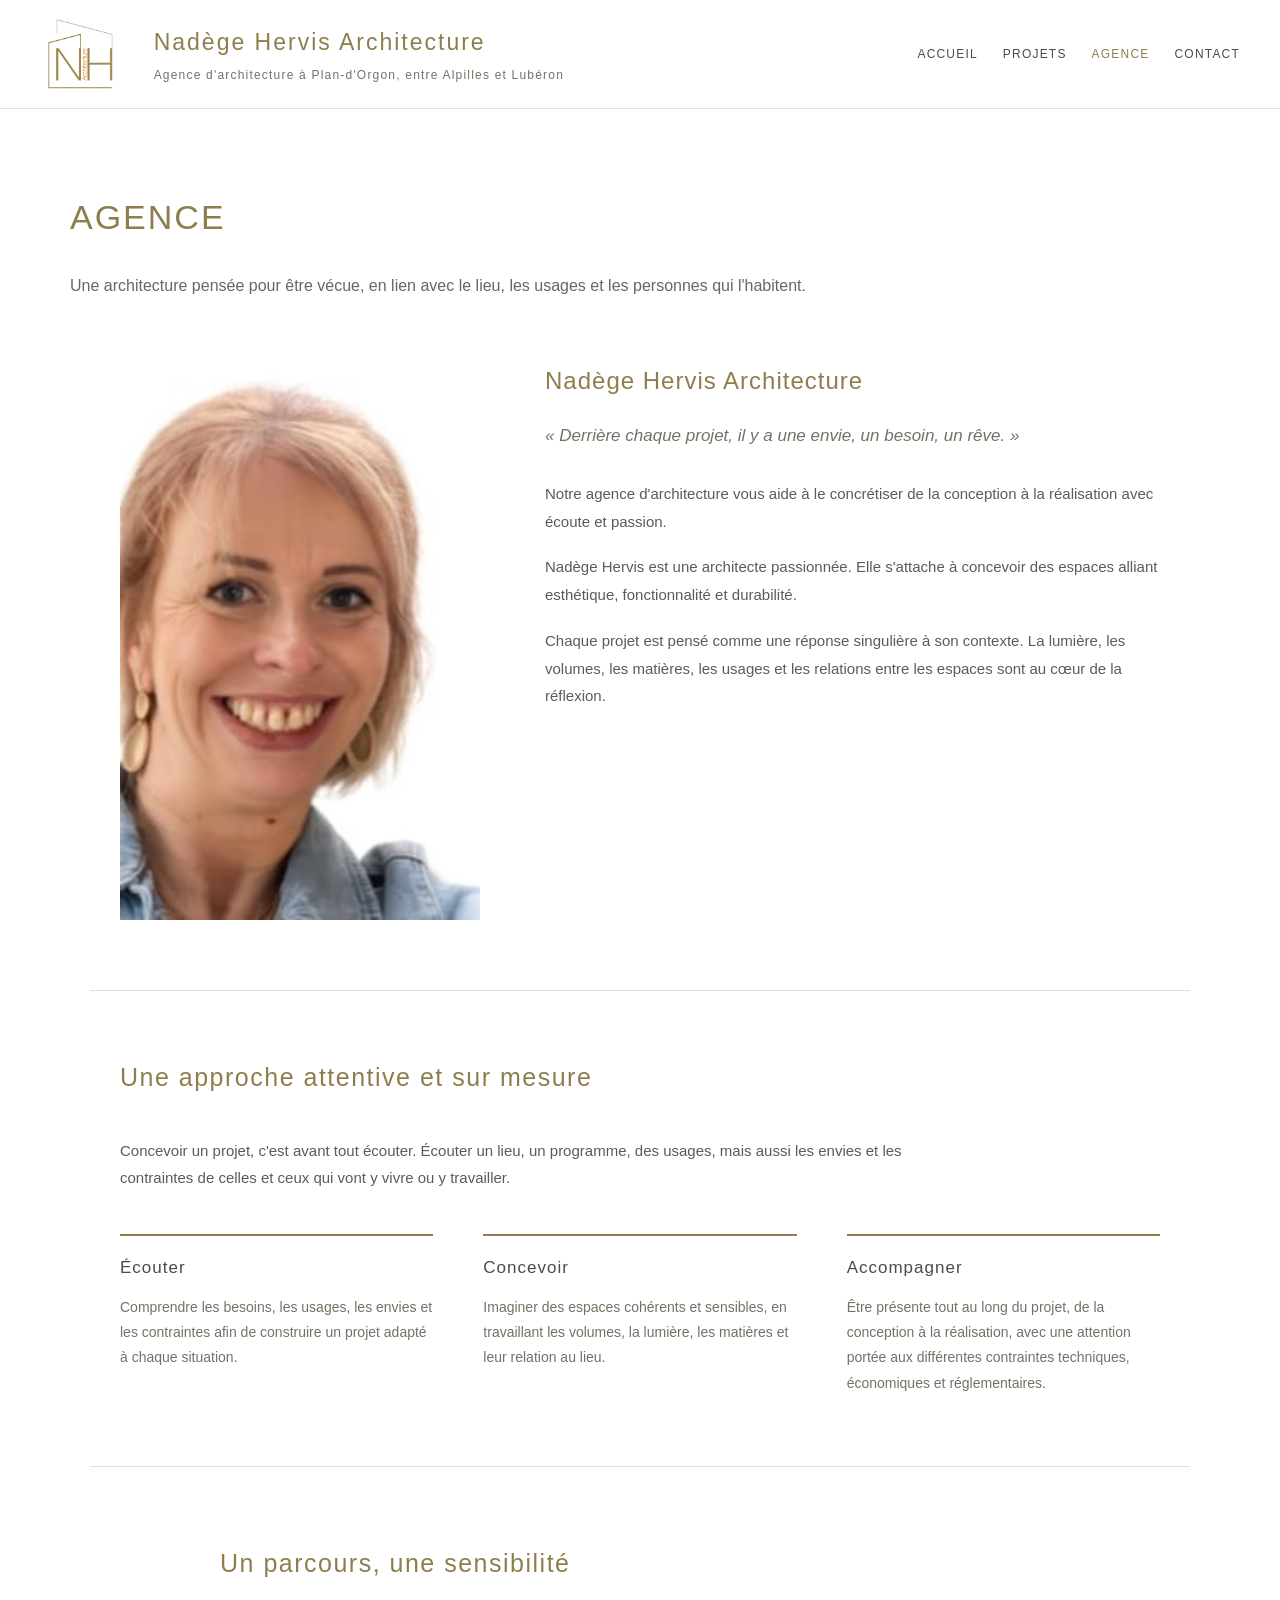
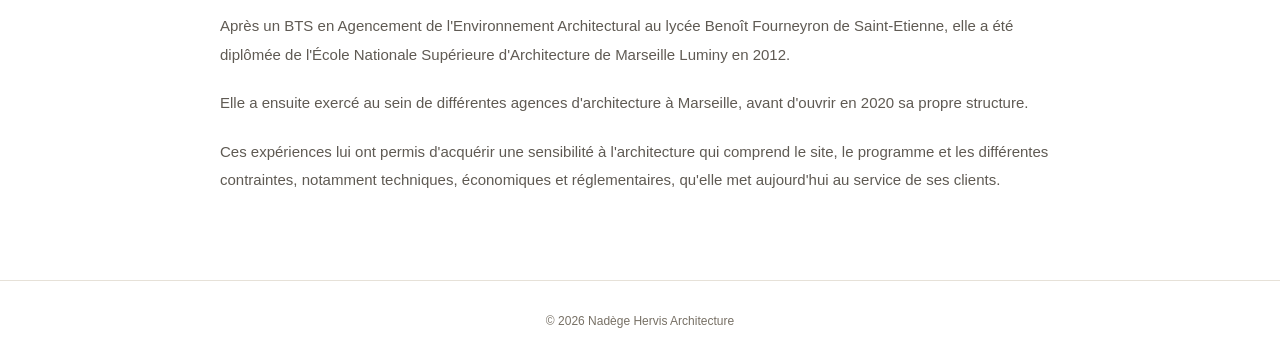
==== agence.html @ 606c1043 "Update agence.html" ====
<!DOCTYPE html>
<html lang="fr">
<head>
  <meta charset="UTF-8">
  <meta name="viewport" content="width=device-width, initial-scale=1.0">

  <meta name="description"
        content="Découvrez Nadège Hervis Architecture, architecte à Plan-d'Orgon entre Alpilles et Lubéron.">

  <title>Nadège Hervis Architecture — Agence</title>

  <style>

    /* =========================
       BASE
    ========================= */

    * {
      box-sizing: border-box;
    }

    html {
      scroll-behavior: smooth;
    }

    body {
      margin: 0;
      font-family: Arial, Helvetica, sans-serif;
      color: #4f4a42;
      background: #ffffff;
      line-height: 1.7;
    }


    /* =========================
       HEADER
    ========================= */

    .site-header {
      width: 100%;
      background: #ffffff;
      border-bottom: 1px solid #e6e1d8;
      padding: 15px 40px;
    }

    .header-container {
      max-width: 1400px;
      margin: 0 auto;
      display: flex;
      align-items: center;
      justify-content: space-between;
      gap: 35px;
    }

    .logo {
      height: 78px;
      width: auto;
      display: block;
    }

    .brand {
      flex: 1;
    }

    .brand h1 {
      margin: 0;
      color: #8f7e4d;
      font-size: 23px;
      font-weight: 400;
      letter-spacing: 2px;
    }

    .brand p {
      margin: 3px 0 0;
      color: #777065;
      font-size: 12px;
      letter-spacing: 1.2px;
    }

    nav {
      display: flex;
      align-items: center;
      gap: 25px;
    }

    nav a {
      color: #4f4a42;
      text-decoration: none;
      font-size: 12px;
      letter-spacing: 1.2px;
      text-transform: uppercase;
      transition: color 0.2s ease;
    }

    nav a:hover,
    nav a.active {
      color: #8f7e4d;
    }


    /* =========================
       TITRE DE PAGE
    ========================= */

    .page-header {
      max-width: 1200px;
      margin: 0 auto;
      padding: 80px 30px 45px;
    }

    .page-header h2 {
      margin: 0 0 25px;
      color: #8f7e4d;
      font-size: 34px;
      font-weight: 400;
      letter-spacing: 2px;
      text-transform: uppercase;
    }

    .page-header p {
      max-width: 800px;
      margin: 0;
      color: #6b655d;
      font-size: 16px;
      line-height: 1.8;
    }


    /* =========================
       PRESENTATION AGENCE
    ========================= */

    .agency-intro {
      max-width: 1100px;
      margin: 0 auto;
      padding: 10px 30px 70px;
    }

    .agency-intro-inner {
      display: grid;
      grid-template-columns: 360px 1fr;
      align-items: start;
      gap: 65px;
    }

    .agency-photo {
      width: 100%;
      max-width: 360px;
      display: block;
      height: auto;
    }

    .agency-intro-text {
      padding-top: 5px;
    }

    .agency-intro-text h3 {
      margin: 0 0 20px;
      color: #8f7e4d;
      font-size: 24px;
      font-weight: 400;
      letter-spacing: 1px;
    }

    .agency-intro-text .quote {
      margin: 0 0 28px;
      color: #777065;
      font-size: 17px;
      font-style: italic;
      line-height: 1.8;
    }

    .agency-intro-text p {
      margin: 0 0 18px;
      color: #5f5a53;
      font-size: 15px;
      line-height: 1.85;
    }


    /* =========================
       VALEURS / APPROCHE
    ========================= */

    .agency-approach {
      max-width: 1100px;
      margin: 0 auto;
      padding: 65px 30px 70px;
      border-top: 1px solid #e6e1d8;
      border-bottom: 1px solid #e6e1d8;
    }

    .agency-approach h3 {
      margin: 0 0 38px;
      color: #8f7e4d;
      font-size: 25px;
      font-weight: 400;
      letter-spacing: 1.5px;
    }

    .approach-intro {
      max-width: 850px;
      margin: 0 0 42px;
      color: #5f5a53;
      font-size: 15px;
      line-height: 1.85;
    }

    .approach-grid {
      display: grid;
      grid-template-columns: repeat(3, 1fr);
      gap: 50px;
    }

    .approach-item {
      padding-top: 18px;
      border-top: 2px solid #8f7e4d;
    }

    .approach-item h4 {
      margin: 0 0 12px;
      color: #4f4a42;
      font-size: 17px;
      font-weight: 400;
      letter-spacing: 1px;
    }

    .approach-item p {
      margin: 0;
      color: #777065;
      font-size: 14px;
      line-height: 1.8;
    }


    /* =========================
       PARCOURS
    ========================= */

    .agency-background {
      max-width: 900px;
      margin: 0 auto;
      padding: 75px 30px 85px;
    }

    .agency-background h3 {
      margin: 0 0 28px;
      color: #8f7e4d;
      font-size: 25px;
      font-weight: 400;
      letter-spacing: 1.5px;
    }

    .agency-background p {
      margin: 0 0 20px;
      color: #5f5a53;
      font-size: 15px;
      line-height: 1.9;
    }

    .agency-background p:last-child {
      margin-bottom: 0;
    }


    /* =========================
       FOOTER
    ========================= */

    footer {
      padding: 30px;
      text-align: center;
      border-top: 1px solid #e6e1d8;
      color: #777065;
      font-size: 12px;
    }


    /* =========================
       RESPONSIVE
    ========================= */

    @media (max-width: 900px) {

      .site-header {
        padding: 15px 25px;
      }

      .header-container {
        gap: 25px;
      }

      .logo {
        height: 70px;
      }

      .brand h1 {
        font-size: 20px;
      }

      nav {
        gap: 18px;
      }

      .agency-intro-inner {
        grid-template-columns: 300px 1fr;
        gap: 45px;
      }

      .agency-photo {
        max-width: 300px;
      }

      .approach-grid {
        gap: 30px;
      }
    }


    @media (max-width: 700px) {

      .site-header {
        padding: 15px 20px;
      }

      .header-container {
        flex-direction: column;
        align-items: center;
        gap: 18px;
      }

      .logo {
        height: 70px;
      }

      .brand {
        text-align: center;
      }

      .brand h1 {
        font-size: 19px;
        letter-spacing: 1.5px;
      }

      .brand p {
        font-size: 11px;
        letter-spacing: 0.8px;
      }

      nav {
        flex-wrap: wrap;
        justify-content: center;
        gap: 15px 20px;
      }

      nav a {
        font-size: 11px;
      }


      .page-header {
        padding: 60px 22px 35px;
      }

      .page-header h2 {
        font-size: 27px;
        margin-bottom: 20px;
      }

      .page-header p {
        font-size: 15px;
      }


      .agency-intro {
        padding: 10px 22px 55px;
      }

      .agency-intro-inner {
        display: flex;
        flex-direction: column;
        gap: 35px;
      }

      .agency-photo {
        width: 100%;
        max-width: 330px;
        margin: 0 auto;
      }

      .agency-intro-text {
        padding-top: 0;
      }

      .agency-intro-text h3 {
        font-size: 22px;
      }


      .agency-approach {
        padding: 55px 22px 60px;
      }

      .agency-approach h3 {
        font-size: 22px;
        margin-bottom: 28px;
      }

      .approach-intro {
        margin-bottom: 35px;
      }

      .approach-grid {
        grid-template-columns: 1fr;
        gap: 35px;
      }

      .approach-item {
        padding-top: 15px;
      }


      .agency-background {
        padding: 60px 22px 70px;
      }

      .agency-background h3 {
        font-size: 22px;
      }

      .agency-background p {
        font-size: 15px;
      }


      footer {
        padding: 25px 20px;
      }
    }

  </style>
</head>


<body>

  <!-- =========================
       HEADER
  ========================= -->

  <header class="site-header">

    <div class="header-container">

      <a href="index.html" aria-label="Accueil">
        <img
          src="images/logo.jpg"
          alt="Nadège Hervis Architecture"
          class="logo"
        >
      </a>

      <div class="brand">
        <h1>Nadège Hervis Architecture</h1>
        <p>Agence d'architecture à Plan-d'Orgon, entre Alpilles et Lubéron</p>
      </div>

      <nav aria-label="Navigation principale">
        <a href="index.html">Accueil</a>
        <a href="projets.html">Projets</a>
        <a href="agence.html" class="active">Agence</a>
        <a href="contact.html">Contact</a>
      </nav>

    </div>

  </header>


  <!-- =========================
       TITRE
  ========================= -->

  <main>

    <section class="page-header">

      <h2>Agence</h2>

      <p>
        Une architecture pensée pour être vécue, en lien avec le lieu,
        les usages et les personnes qui l'habitent.
      </p>

    </section>


    <!-- =========================
         PRESENTATION
    ========================= -->

    <section class="agency-intro">

      <div class="agency-intro-inner">

        <div>
          <img
            src="images/nadege-hervis.jpg"
            alt="Nadège Hervis, architecte"
            class="agency-photo"
          >
        </div>

        <div class="agency-intro-text">

          <h3>Nadège Hervis Architecture</h3>

          <p class="quote">
            « Derrière chaque projet, il y a une envie, un besoin, un rêve. »
          </p>

          <p>
            Notre agence d'architecture vous aide à le concrétiser
            de la conception à la réalisation avec écoute et passion.
          </p>

          <p>
            Nadège Hervis est une architecte passionnée. Elle s'attache
            à concevoir des espaces alliant esthétique, fonctionnalité
            et durabilité.
          </p>

          <p>
            Chaque projet est pensé comme une réponse singulière à son
            contexte. La lumière, les volumes, les matières, les usages
            et les relations entre les espaces sont au cœur de la réflexion.
          </p>

        </div>

      </div>

    </section>


    <!-- =========================
         APPROCHE
    ========================= -->

    <section class="agency-approach">

      <h3>Une approche attentive et sur mesure</h3>

      <p class="approach-intro">
        Concevoir un projet, c'est avant tout écouter. Écouter un lieu,
        un programme, des usages, mais aussi les envies et les contraintes
        de celles et ceux qui vont y vivre ou y travailler.
      </p>

      <div class="approach-grid">

        <div class="approach-item">

          <h4>Écouter</h4>

          <p>
            Comprendre les besoins, les usages, les envies et les
            contraintes afin de construire un projet adapté à chaque situation.
          </p>

        </div>


        <div class="approach-item">

          <h4>Concevoir</h4>

          <p>
            Imaginer des espaces cohérents et sensibles, en travaillant
            les volumes, la lumière, les matières et leur relation au lieu.
          </p>

        </div>


        <div class="approach-item">

          <h4>Accompagner</h4>

          <p>
            Être présente tout au long du projet, de la conception
            à la réalisation, avec une attention portée aux différentes
            contraintes techniques, économiques et réglementaires.
          </p>

        </div>

      </div>

    </section>


    <!-- =========================
         PARCOURS
    ========================= -->

    <section class="agency-background">

      <h3>Un parcours, une sensibilité</h3>

      <p>
        Après un BTS en Agencement de l'Environnement Architectural
        au lycée Benoît Fourneyron de Saint-Etienne, elle a été diplômée
        de l'École Nationale Supérieure d'Architecture de Marseille Luminy
        en 2012.
      </p>

      <p>
        Elle a ensuite exercé au sein de différentes agences
        d'architecture à Marseille, avant d'ouvrir en 2020
        sa propre structure.
      </p>

      <p>
        Ces expériences lui ont permis d'acquérir une sensibilité
        à l'architecture qui comprend le site, le programme et les
        différentes contraintes, notamment techniques, économiques
        et réglementaires, qu'elle met aujourd'hui au service de ses clients.
      </p>

    </section>

  </main>


  <!-- =========================
       FOOTER
  ========================= -->

  <footer>
    © 2026 Nadège Hervis Architecture
  </footer>

</body>
</html>
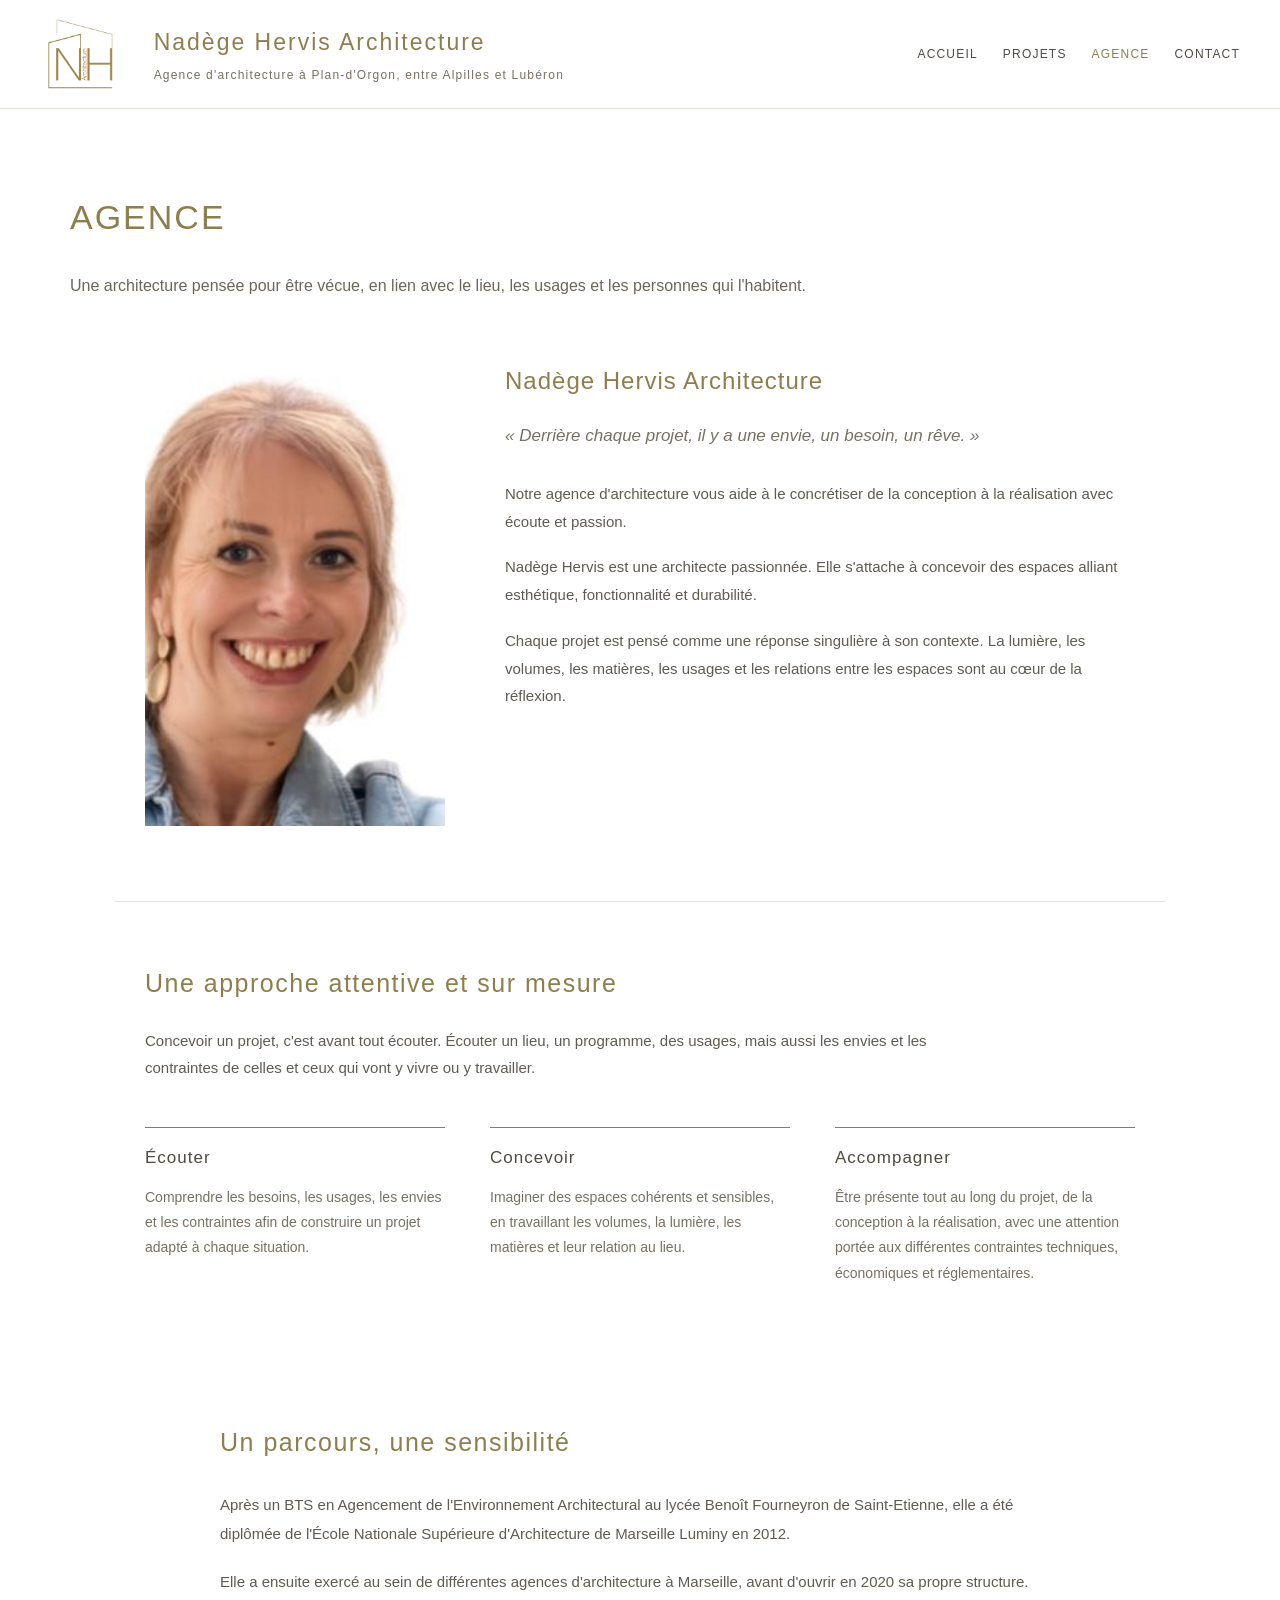
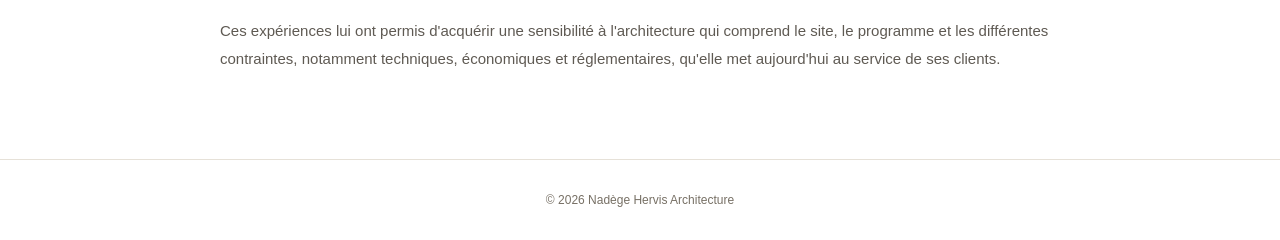
==== commit c22a4d77: "Update agence.html" ====
--- a/agence.html
+++ b/agence.html
@@ -131,21 +131,21 @@
     ========================= */
 
     .agency-intro {
-      max-width: 1100px;
+      max-width: 1050px;
       margin: 0 auto;
-      padding: 10px 30px 70px;
+      padding: 10px 30px 75px;
     }
 
     .agency-intro-inner {
       display: grid;
-      grid-template-columns: 360px 1fr;
+      grid-template-columns: 300px 1fr;
       align-items: start;
-      gap: 65px;
+      gap: 60px;
     }
 
     .agency-photo {
-      width: 100%;
-      max-width: 360px;
+      width: 300px;
+      max-width: 100%;
       display: block;
       height: auto;
     }
@@ -179,19 +179,18 @@
 
 
     /* =========================
-       VALEURS / APPROCHE
+       APPROCHE
     ========================= */
 
     .agency-approach {
-      max-width: 1100px;
+      max-width: 1050px;
       margin: 0 auto;
-      padding: 65px 30px 70px;
+      padding: 60px 30px 65px;
       border-top: 1px solid #e6e1d8;
-      border-bottom: 1px solid #e6e1d8;
     }
 
     .agency-approach h3 {
-      margin: 0 0 38px;
+      margin: 0 0 22px;
       color: #8f7e4d;
       font-size: 25px;
       font-weight: 400;
@@ -200,7 +199,7 @@
 
     .approach-intro {
       max-width: 850px;
-      margin: 0 0 42px;
+      margin: 0 0 45px;
       color: #5f5a53;
       font-size: 15px;
       line-height: 1.85;
@@ -209,12 +208,12 @@
     .approach-grid {
       display: grid;
       grid-template-columns: repeat(3, 1fr);
-      gap: 50px;
+      gap: 45px;
     }
 
     .approach-item {
-      padding-top: 18px;
-      border-top: 2px solid #8f7e4d;
+      padding-top: 16px;
+      border-top: 1px solid #8f7e4d;
     }
 
     .approach-item h4 {
@@ -240,7 +239,7 @@
     .agency-background {
       max-width: 900px;
       margin: 0 auto;
-      padding: 75px 30px 85px;
+      padding: 70px 30px 85px;
     }
 
     .agency-background h3 {
@@ -277,7 +276,7 @@
 
 
     /* =========================
-       RESPONSIVE
+       TABLETTE
     ========================= */
 
     @media (max-width: 900px) {
@@ -303,12 +302,12 @@
       }
 
       .agency-intro-inner {
-        grid-template-columns: 300px 1fr;
+        grid-template-columns: 260px 1fr;
         gap: 45px;
       }
 
       .agency-photo {
-        max-width: 300px;
+        width: 260px;
       }
 
       .approach-grid {
@@ -316,6 +315,10 @@
       }
     }
 
+
+    /* =========================
+       MOBILE
+    ========================= */
 
     @media (max-width: 700px) {
 
@@ -383,8 +386,8 @@
       }
 
       .agency-photo {
-        width: 100%;
-        max-width: 330px;
+        width: 280px;
+        max-width: 100%;
         margin: 0 auto;
       }
 
@@ -398,12 +401,12 @@
 
 
       .agency-approach {
-        padding: 55px 22px 60px;
+        padding: 50px 22px 60px;
       }
 
       .agency-approach h3 {
         font-size: 22px;
-        margin-bottom: 28px;
+        margin-bottom: 22px;
       }
 
       .approach-intro {
@@ -478,7 +481,7 @@
 
 
   <!-- =========================
-       TITRE
+       CONTENU
   ========================= -->
 
   <main>
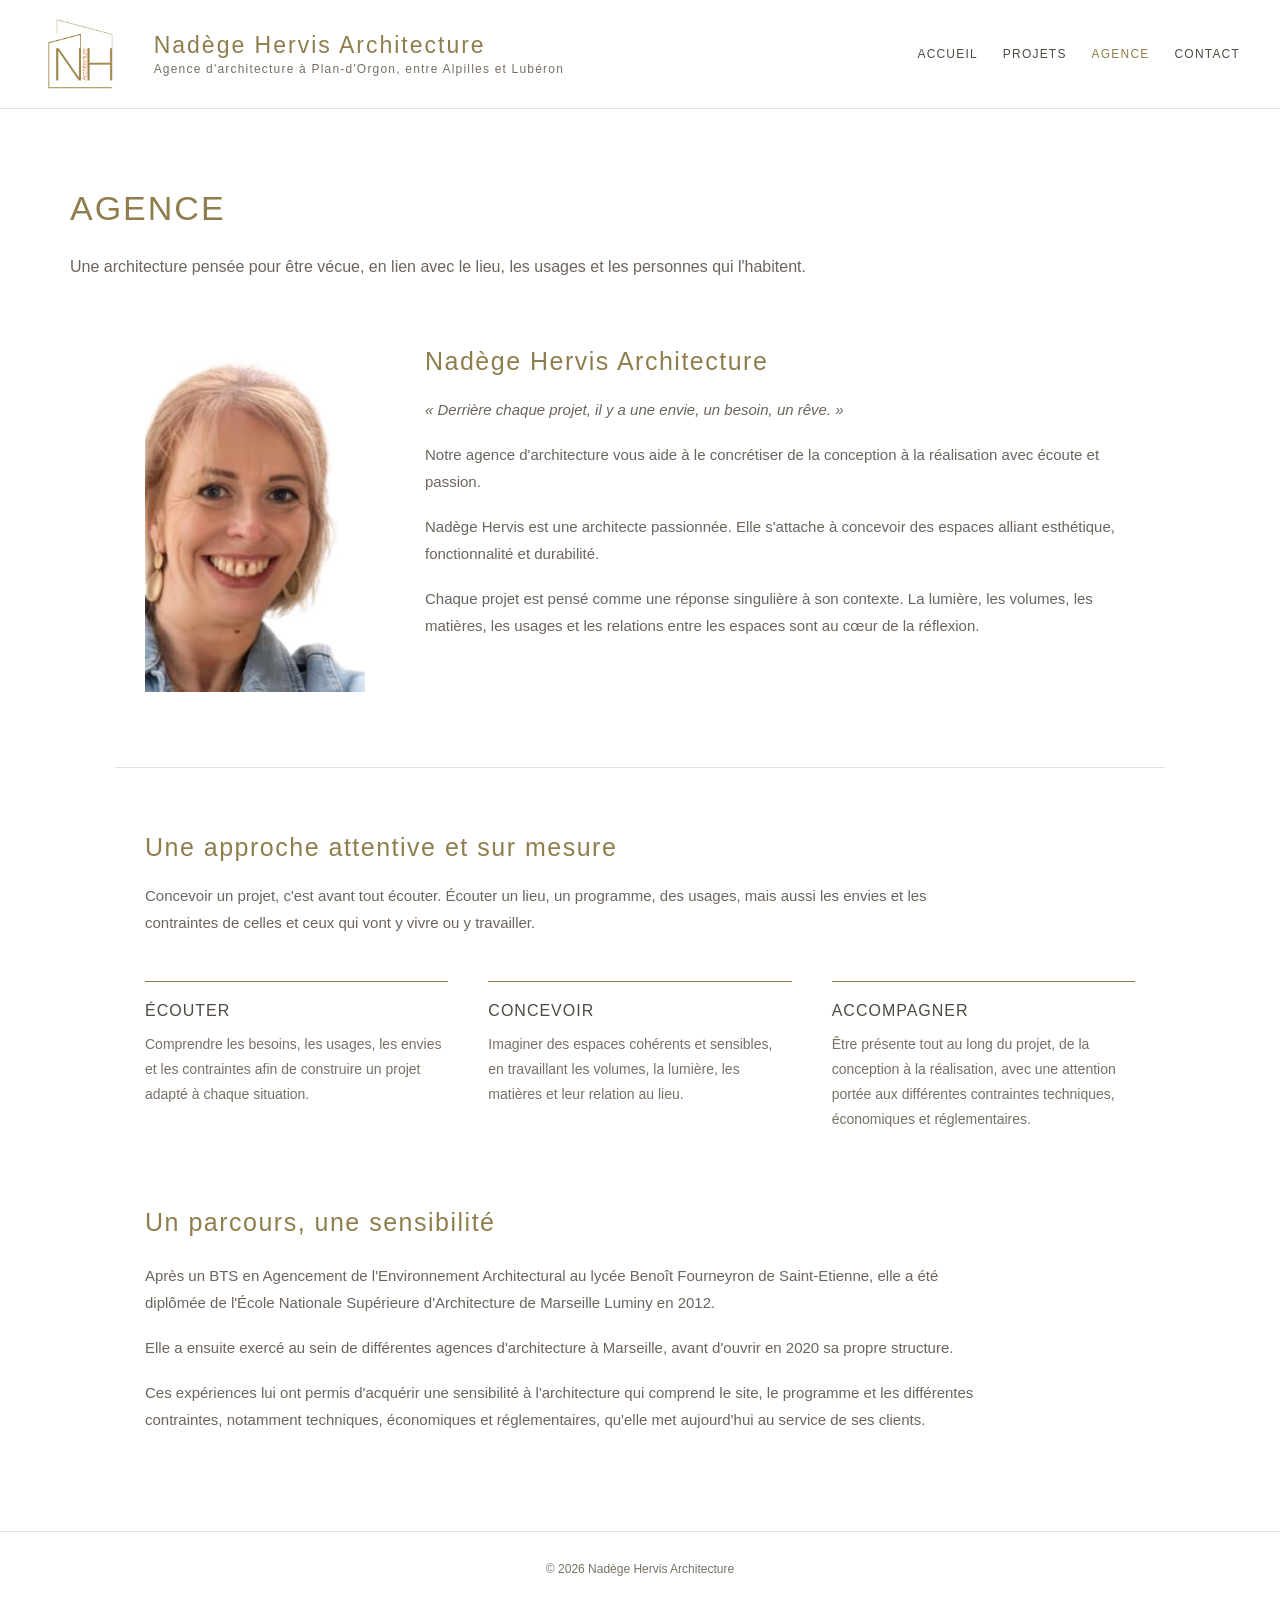
==== commit 3ce7b9f8: "Update agence.html" ====
--- a/agence.html
+++ b/agence.html
@@ -1,648 +1,562 @@
 <!DOCTYPE html>
 <html lang="fr">
 <head>
-  <meta charset="UTF-8">
-  <meta name="viewport" content="width=device-width, initial-scale=1.0">
-
-  <meta name="description"
-        content="Découvrez Nadège Hervis Architecture, architecte à Plan-d'Orgon entre Alpilles et Lubéron.">
-
-  <title>Nadège Hervis Architecture — Agence</title>
-
-  <style>
-
-    /* =========================
-       BASE
-    ========================= */
-
-    * {
-      box-sizing: border-box;
-    }
-
-    html {
-      scroll-behavior: smooth;
-    }
-
-    body {
-      margin: 0;
-      font-family: Arial, Helvetica, sans-serif;
-      color: #4f4a42;
-      background: #ffffff;
-      line-height: 1.7;
-    }
-
-
-    /* =========================
-       HEADER
-    ========================= */
-
-    .site-header {
-      width: 100%;
-      background: #ffffff;
-      border-bottom: 1px solid #e6e1d8;
-      padding: 15px 40px;
-    }
-
-    .header-container {
-      max-width: 1400px;
-      margin: 0 auto;
-      display: flex;
-      align-items: center;
-      justify-content: space-between;
-      gap: 35px;
-    }
-
-    .logo {
-      height: 78px;
-      width: auto;
-      display: block;
-    }
-
-    .brand {
-      flex: 1;
-    }
-
-    .brand h1 {
-      margin: 0;
-      color: #8f7e4d;
-      font-size: 23px;
-      font-weight: 400;
-      letter-spacing: 2px;
-    }
-
-    .brand p {
-      margin: 3px 0 0;
-      color: #777065;
-      font-size: 12px;
-      letter-spacing: 1.2px;
-    }
-
-    nav {
-      display: flex;
-      align-items: center;
-      gap: 25px;
-    }
-
-    nav a {
-      color: #4f4a42;
-      text-decoration: none;
-      font-size: 12px;
-      letter-spacing: 1.2px;
-      text-transform: uppercase;
-      transition: color 0.2s ease;
-    }
-
-    nav a:hover,
-    nav a.active {
-      color: #8f7e4d;
-    }
-
-
-    /* =========================
-       TITRE DE PAGE
-    ========================= */
-
-    .page-header {
-      max-width: 1200px;
-      margin: 0 auto;
-      padding: 80px 30px 45px;
-    }
-
-    .page-header h2 {
-      margin: 0 0 25px;
-      color: #8f7e4d;
-      font-size: 34px;
-      font-weight: 400;
-      letter-spacing: 2px;
-      text-transform: uppercase;
-    }
-
-    .page-header p {
-      max-width: 800px;
-      margin: 0;
-      color: #6b655d;
-      font-size: 16px;
-      line-height: 1.8;
-    }
-
-
-    /* =========================
-       PRESENTATION AGENCE
-    ========================= */
-
-    .agency-intro {
-      max-width: 1050px;
-      margin: 0 auto;
-      padding: 10px 30px 75px;
-    }
-
-    .agency-intro-inner {
-      display: grid;
-      grid-template-columns: 300px 1fr;
-      align-items: start;
-      gap: 60px;
-    }
-
-    .agency-photo {
-      width: 300px;
-      max-width: 100%;
-      display: block;
-      height: auto;
-    }
-
-    .agency-intro-text {
-      padding-top: 5px;
-    }
-
-    .agency-intro-text h3 {
-      margin: 0 0 20px;
-      color: #8f7e4d;
-      font-size: 24px;
-      font-weight: 400;
-      letter-spacing: 1px;
-    }
-
-    .agency-intro-text .quote {
-      margin: 0 0 28px;
-      color: #777065;
-      font-size: 17px;
-      font-style: italic;
-      line-height: 1.8;
-    }
-
-    .agency-intro-text p {
-      margin: 0 0 18px;
-      color: #5f5a53;
-      font-size: 15px;
-      line-height: 1.85;
-    }
-
-
-    /* =========================
-       APPROCHE
-    ========================= */
-
-    .agency-approach {
-      max-width: 1050px;
-      margin: 0 auto;
-      padding: 60px 30px 65px;
-      border-top: 1px solid #e6e1d8;
-    }
-
-    .agency-approach h3 {
-      margin: 0 0 22px;
-      color: #8f7e4d;
-      font-size: 25px;
-      font-weight: 400;
-      letter-spacing: 1.5px;
-    }
-
-    .approach-intro {
-      max-width: 850px;
-      margin: 0 0 45px;
-      color: #5f5a53;
-      font-size: 15px;
-      line-height: 1.85;
-    }
-
-    .approach-grid {
-      display: grid;
-      grid-template-columns: repeat(3, 1fr);
-      gap: 45px;
-    }
-
-    .approach-item {
-      padding-top: 16px;
-      border-top: 1px solid #8f7e4d;
-    }
-
-    .approach-item h4 {
-      margin: 0 0 12px;
-      color: #4f4a42;
-      font-size: 17px;
-      font-weight: 400;
-      letter-spacing: 1px;
-    }
-
-    .approach-item p {
-      margin: 0;
-      color: #777065;
-      font-size: 14px;
-      line-height: 1.8;
-    }
-
-
-    /* =========================
-       PARCOURS
-    ========================= */
-
-    .agency-background {
-      max-width: 900px;
-      margin: 0 auto;
-      padding: 70px 30px 85px;
-    }
-
-    .agency-background h3 {
-      margin: 0 0 28px;
-      color: #8f7e4d;
-      font-size: 25px;
-      font-weight: 400;
-      letter-spacing: 1.5px;
-    }
-
-    .agency-background p {
-      margin: 0 0 20px;
-      color: #5f5a53;
-      font-size: 15px;
-      line-height: 1.9;
-    }
-
-    .agency-background p:last-child {
-      margin-bottom: 0;
-    }
-
-
-    /* =========================
-       FOOTER
-    ========================= */
-
-    footer {
-      padding: 30px;
-      text-align: center;
-      border-top: 1px solid #e6e1d8;
-      color: #777065;
-      font-size: 12px;
-    }
-
-
-    /* =========================
-       TABLETTE
-    ========================= */
-
-    @media (max-width: 900px) {
-
-      .site-header {
-        padding: 15px 25px;
-      }
-
-      .header-container {
-        gap: 25px;
-      }
-
-      .logo {
-        height: 70px;
-      }
-
-      .brand h1 {
-        font-size: 20px;
-      }
-
-      nav {
-        gap: 18px;
-      }
-
-      .agency-intro-inner {
-        grid-template-columns: 260px 1fr;
-        gap: 45px;
-      }
-
-      .agency-photo {
-        width: 260px;
-      }
-
-      .approach-grid {
-        gap: 30px;
-      }
-    }
-
-
-    /* =========================
-       MOBILE
-    ========================= */
-
-    @media (max-width: 700px) {
-
-      .site-header {
-        padding: 15px 20px;
-      }
-
-      .header-container {
-        flex-direction: column;
-        align-items: center;
-        gap: 18px;
-      }
-
-      .logo {
-        height: 70px;
-      }
-
-      .brand {
-        text-align: center;
-      }
-
-      .brand h1 {
-        font-size: 19px;
-        letter-spacing: 1.5px;
-      }
-
-      .brand p {
-        font-size: 11px;
-        letter-spacing: 0.8px;
-      }
-
-      nav {
-        flex-wrap: wrap;
-        justify-content: center;
-        gap: 15px 20px;
-      }
-
-      nav a {
-        font-size: 11px;
-      }
-
-
-      .page-header {
-        padding: 60px 22px 35px;
-      }
-
-      .page-header h2 {
-        font-size: 27px;
-        margin-bottom: 20px;
-      }
-
-      .page-header p {
-        font-size: 15px;
-      }
-
-
-      .agency-intro {
-        padding: 10px 22px 55px;
-      }
-
-      .agency-intro-inner {
-        display: flex;
-        flex-direction: column;
-        gap: 35px;
-      }
-
-      .agency-photo {
-        width: 280px;
-        max-width: 100%;
-        margin: 0 auto;
-      }
-
-      .agency-intro-text {
-        padding-top: 0;
-      }
-
-      .agency-intro-text h3 {
-        font-size: 22px;
-      }
-
-
-      .agency-approach {
-        padding: 50px 22px 60px;
-      }
-
-      .agency-approach h3 {
-        font-size: 22px;
-        margin-bottom: 22px;
-      }
-
-      .approach-intro {
-        margin-bottom: 35px;
-      }
-
-      .approach-grid {
-        grid-template-columns: 1fr;
-        gap: 35px;
-      }
-
-      .approach-item {
-        padding-top: 15px;
-      }
-
-
-      .agency-background {
-        padding: 60px 22px 70px;
-      }
-
-      .agency-background h3 {
-        font-size: 22px;
-      }
-
-      .agency-background p {
-        font-size: 15px;
-      }
-
-
-      footer {
-        padding: 25px 20px;
-      }
-    }
-
-  </style>
+    <meta charset="UTF-8">
+    <meta name="viewport" content="width=device-width, initial-scale=1.0">
+
+    <meta name="description" content="Nadège Hervis Architecture, agence d'architecture à Plan-d'Orgon, entre Alpilles et Lubéron.">
+
+    <title>Agence | Nadège Hervis Architecture</title>
+
+    <style>
+        * {
+            box-sizing: border-box;
+        }
+
+        body {
+            margin: 0;
+            font-family: Arial, Helvetica, sans-serif;
+            color: #4f4a42;
+            background: #ffffff;
+        }
+
+        /* =========================
+           HEADER
+        ========================= */
+
+        .site-header {
+            width: 100%;
+            background: #ffffff;
+            border-bottom: 1px solid #e6e1d8;
+            padding: 15px 40px;
+        }
+
+        .header-container {
+            max-width: 1400px;
+            margin: 0 auto;
+            display: flex;
+            align-items: center;
+            justify-content: space-between;
+            gap: 35px;
+        }
+
+        .logo {
+            height: 78px;
+            width: auto;
+            display: block;
+        }
+
+        .brand {
+            flex: 1;
+        }
+
+        .brand h1 {
+            margin: 0;
+            color: #8f7e4d;
+            font-size: 23px;
+            font-weight: 400;
+            letter-spacing: 2px;
+        }
+
+        .brand p {
+            margin: 3px 0 0;
+            color: #777065;
+            font-size: 12px;
+            letter-spacing: 1.2px;
+        }
+
+        nav {
+            display: flex;
+            align-items: center;
+            gap: 25px;
+        }
+
+        nav a {
+            color: #4f4a42;
+            text-decoration: none;
+            font-size: 12px;
+            letter-spacing: 1.2px;
+            text-transform: uppercase;
+            transition: color 0.2s ease;
+        }
+
+        nav a:hover,
+        nav a.active {
+            color: #8f7e4d;
+        }
+
+        /* =========================
+           TITRE DE PAGE
+        ========================= */
+
+        .page-header {
+            max-width: 1200px;
+            margin: 0 auto;
+            padding: 80px 30px 45px;
+        }
+
+        .page-header h2 {
+            margin: 0 0 25px;
+            color: #8f7e4d;
+            font-size: 34px;
+            font-weight: 400;
+            letter-spacing: 2px;
+            text-transform: uppercase;
+        }
+
+        .page-header p {
+            max-width: 800px;
+            margin: 0;
+            color: #6b655d;
+            font-size: 16px;
+            line-height: 1.8;
+        }
+
+        /* =========================
+           PRESENTATION
+        ========================= */
+
+        .agency-intro {
+            max-width: 1050px;
+            margin: 0 auto;
+            padding: 20px 30px 75px;
+        }
+
+        .agency-intro-inner {
+            display: grid;
+            grid-template-columns: 220px 1fr;
+            gap: 60px;
+            align-items: start;
+        }
+
+        .agency-photo {
+            width: 220px;
+            max-width: 100%;
+            height: auto;
+            display: block;
+        }
+
+        .agency-text h3 {
+            margin: 0 0 20px;
+            color: #8f7e4d;
+            font-size: 25px;
+            font-weight: 400;
+            letter-spacing: 1.5px;
+        }
+
+        .agency-quote {
+            margin: 0 0 25px;
+            color: #8f7e4d;
+            font-size: 18px;
+            line-height: 1.6;
+            font-style: italic;
+        }
+
+        .agency-text p {
+            margin: 0 0 18px;
+            color: #6b655d;
+            font-size: 15px;
+            line-height: 1.8;
+        }
+
+        /* =========================
+           APPROCHE
+        ========================= */
+
+        .agency-approach {
+            max-width: 1050px;
+            margin: 0 auto;
+            padding: 65px 30px 75px;
+            border-top: 1px solid #e6e1d8;
+        }
+
+        .agency-approach h3 {
+            margin: 0 0 20px;
+            color: #8f7e4d;
+            font-size: 25px;
+            font-weight: 400;
+            letter-spacing: 1.5px;
+        }
+
+        .agency-approach-intro {
+            max-width: 850px;
+            margin: 0 0 45px;
+            color: #6b655d;
+            font-size: 15px;
+            line-height: 1.8;
+        }
+
+        .approach-grid {
+            display: grid;
+            grid-template-columns: repeat(3, 1fr);
+            gap: 40px;
+        }
+
+        .approach-item {
+            padding-top: 20px;
+            border-top: 1px solid #8f7e4d;
+        }
+
+        .approach-item h4 {
+            margin: 0 0 12px;
+            color: #4f4a42;
+            font-size: 16px;
+            font-weight: 400;
+            letter-spacing: 1px;
+            text-transform: uppercase;
+        }
+
+        .approach-item p {
+            margin: 0;
+            color: #777065;
+            font-size: 14px;
+            line-height: 1.8;
+        }
+
+        /* =========================
+           PARCOURS
+        ========================= */
+
+        .agency-parcours {
+            max-width: 1050px;
+            margin: 0 auto;
+            padding: 0 30px 80px;
+        }
+
+        .agency-parcours h3 {
+            margin: 0 0 25px;
+            color: #8f7e4d;
+            font-size: 25px;
+            font-weight: 400;
+            letter-spacing: 1.5px;
+        }
+
+        .agency-parcours p {
+            max-width: 850px;
+            margin: 0 0 18px;
+            color: #6b655d;
+            font-size: 15px;
+            line-height: 1.8;
+        }
+
+        /* =========================
+           FOOTER
+        ========================= */
+
+        footer {
+            padding: 30px;
+            text-align: center;
+            border-top: 1px solid #e6e1d8;
+            color: #777065;
+            font-size: 12px;
+        }
+
+        /* =========================
+           TABLETTE
+        ========================= */
+
+        @media (max-width: 900px) {
+
+            .site-header {
+                padding: 15px 25px;
+            }
+
+            .header-container {
+                gap: 20px;
+            }
+
+            .brand h1 {
+                font-size: 20px;
+            }
+
+            nav {
+                gap: 16px;
+            }
+
+            .agency-intro-inner {
+                grid-template-columns: 200px 1fr;
+                gap: 45px;
+            }
+
+            .agency-photo {
+                width: 200px;
+            }
+
+            .approach-grid {
+                gap: 25px;
+            }
+        }
+
+        /* =========================
+           MOBILE
+        ========================= */
+
+        @media (max-width: 700px) {
+
+            .site-header {
+                padding: 15px 20px;
+            }
+
+            .header-container {
+                flex-wrap: wrap;
+                justify-content: center;
+                text-align: center;
+            }
+
+            .logo {
+                height: 65px;
+            }
+
+            .brand {
+                flex-basis: 100%;
+            }
+
+            .brand h1 {
+                font-size: 19px;
+                letter-spacing: 1.5px;
+            }
+
+            .brand p {
+                font-size: 11px;
+            }
+
+            nav {
+                width: 100%;
+                justify-content: center;
+                flex-wrap: wrap;
+                gap: 15px;
+            }
+
+            .page-header {
+                padding: 60px 22px 35px;
+            }
+
+            .page-header h2 {
+                font-size: 27px;
+            }
+
+            .page-header p {
+                font-size: 15px;
+            }
+
+            .agency-intro {
+                padding: 20px 22px 60px;
+            }
+
+            .agency-intro-inner {
+                display: block;
+            }
+
+            .agency-photo {
+                width: 200px;
+                max-width: 100%;
+                margin: 0 auto 35px;
+            }
+
+            .agency-text h3 {
+                font-size: 22px;
+            }
+
+            .agency-quote {
+                font-size: 17px;
+            }
+
+            .agency-approach {
+                padding: 55px 22px 60px;
+            }
+
+            .agency-approach h3 {
+                font-size: 22px;
+            }
+
+            .agency-approach-intro {
+                margin-bottom: 35px;
+            }
+
+            .approach-grid {
+                grid-template-columns: 1fr;
+                gap: 30px;
+            }
+
+            .agency-parcours {
+                padding: 0 22px 60px;
+            }
+
+            .agency-parcours h3 {
+                font-size: 22px;
+            }
+
+            footer {
+                padding: 25px 20px;
+            }
+        }
+    </style>
 </head>
 
-
 <body>
 
-  <!-- =========================
-       HEADER
-  ========================= -->
-
-  <header class="site-header">
-
+<header class="site-header">
     <div class="header-container">
 
-      <a href="index.html" aria-label="Accueil">
-        <img
-          src="images/logo.jpg"
-          alt="Nadège Hervis Architecture"
-          class="logo"
-        >
-      </a>
-
-      <div class="brand">
-        <h1>Nadège Hervis Architecture</h1>
-        <p>Agence d'architecture à Plan-d'Orgon, entre Alpilles et Lubéron</p>
-      </div>
-
-      <nav aria-label="Navigation principale">
-        <a href="index.html">Accueil</a>
-        <a href="projets.html">Projets</a>
-        <a href="agence.html" class="active">Agence</a>
-        <a href="contact.html">Contact</a>
-      </nav>
+        <a href="index.html">
+            <img src="images/logo.jpg" alt="Nadège Hervis Architecture" class="logo">
+        </a>
+
+        <div class="brand">
+            <h1>Nadège Hervis Architecture</h1>
+            <p>Agence d'architecture à Plan-d'Orgon, entre Alpilles et Lubéron</p>
+        </div>
+
+        <nav>
+            <a href="index.html">Accueil</a>
+            <a href="projets.html">Projets</a>
+            <a href="agence.html" class="active">Agence</a>
+            <a href="contact.html">Contact</a>
+        </nav>
 
     </div>
-
-  </header>
-
-
-  <!-- =========================
-       CONTENU
-  ========================= -->
-
-  <main>
+</header>
+
+
+<main>
 
     <section class="page-header">
-
-      <h2>Agence</h2>
-
-      <p>
-        Une architecture pensée pour être vécue, en lien avec le lieu,
-        les usages et les personnes qui l'habitent.
-      </p>
-
+        <h2>Agence</h2>
+
+        <p>
+            Une architecture pensée pour être vécue, en lien avec le lieu,
+            les usages et les personnes qui l'habitent.
+        </p>
     </section>
 
 
-    <!-- =========================
-         PRESENTATION
-    ========================= -->
-
     <section class="agency-intro">
 
-      <div class="agency-intro-inner">
-
-        <div>
-          <img
-            src="images/nadege-hervis.jpg"
-            alt="Nadège Hervis, architecte"
-            class="agency-photo"
-          >
+        <div class="agency-intro-inner">
+
+            <div>
+                <img
+                    src="images/nadege-hervis.jpg"
+                    alt="Nadège Hervis, architecte"
+                    class="agency-photo"
+                >
+            </div>
+
+            <div class="agency-text">
+
+                <h3>Nadège Hervis Architecture</h3>
+
+                <p class="agency-quote">
+                    « Derrière chaque projet, il y a une envie, un besoin, un rêve. »
+                </p>
+
+                <p>
+                    Notre agence d'architecture vous aide à le concrétiser
+                    de la conception à la réalisation avec écoute et passion.
+                </p>
+
+                <p>
+                    Nadège Hervis est une architecte passionnée.
+                    Elle s'attache à concevoir des espaces alliant esthétique,
+                    fonctionnalité et durabilité.
+                </p>
+
+                <p>
+                    Chaque projet est pensé comme une réponse singulière à son contexte.
+                    La lumière, les volumes, les matières, les usages et les relations
+                    entre les espaces sont au cœur de la réflexion.
+                </p>
+
+            </div>
+
         </div>
 
-        <div class="agency-intro-text">
-
-          <h3>Nadège Hervis Architecture</h3>
-
-          <p class="quote">
-            « Derrière chaque projet, il y a une envie, un besoin, un rêve. »
-          </p>
-
-          <p>
-            Notre agence d'architecture vous aide à le concrétiser
-            de la conception à la réalisation avec écoute et passion.
-          </p>
-
-          <p>
-            Nadège Hervis est une architecte passionnée. Elle s'attache
-            à concevoir des espaces alliant esthétique, fonctionnalité
-            et durabilité.
-          </p>
-
-          <p>
-            Chaque projet est pensé comme une réponse singulière à son
-            contexte. La lumière, les volumes, les matières, les usages
-            et les relations entre les espaces sont au cœur de la réflexion.
-          </p>
+    </section>
+
+
+    <section class="agency-approach">
+
+        <h3>Une approche attentive et sur mesure</h3>
+
+        <p class="agency-approach-intro">
+            Concevoir un projet, c'est avant tout écouter. Écouter un lieu,
+            un programme, des usages, mais aussi les envies et les contraintes
+            de celles et ceux qui vont y vivre ou y travailler.
+        </p>
+
+        <div class="approach-grid">
+
+            <div class="approach-item">
+
+                <h4>Écouter</h4>
+
+                <p>
+                    Comprendre les besoins, les usages, les envies et les contraintes
+                    afin de construire un projet adapté à chaque situation.
+                </p>
+
+            </div>
+
+
+            <div class="approach-item">
+
+                <h4>Concevoir</h4>
+
+                <p>
+                    Imaginer des espaces cohérents et sensibles, en travaillant
+                    les volumes, la lumière, les matières et leur relation au lieu.
+                </p>
+
+            </div>
+
+
+            <div class="approach-item">
+
+                <h4>Accompagner</h4>
+
+                <p>
+                    Être présente tout au long du projet, de la conception à la réalisation,
+                    avec une attention portée aux différentes contraintes techniques,
+                    économiques et réglementaires.
+                </p>
+
+            </div>
 
         </div>
 
-      </div>
-
     </section>
 
 
-    <!-- =========================
-         APPROCHE
-    ========================= -->
-
-    <section class="agency-approach">
-
-      <h3>Une approche attentive et sur mesure</h3>
-
-      <p class="approach-intro">
-        Concevoir un projet, c'est avant tout écouter. Écouter un lieu,
-        un programme, des usages, mais aussi les envies et les contraintes
-        de celles et ceux qui vont y vivre ou y travailler.
-      </p>
-
-      <div class="approach-grid">
-
-        <div class="approach-item">
-
-          <h4>Écouter</h4>
-
-          <p>
-            Comprendre les besoins, les usages, les envies et les
-            contraintes afin de construire un projet adapté à chaque situation.
-          </p>
-
-        </div>
-
-
-        <div class="approach-item">
-
-          <h4>Concevoir</h4>
-
-          <p>
-            Imaginer des espaces cohérents et sensibles, en travaillant
-            les volumes, la lumière, les matières et leur relation au lieu.
-          </p>
-
-        </div>
-
-
-        <div class="approach-item">
-
-          <h4>Accompagner</h4>
-
-          <p>
-            Être présente tout au long du projet, de la conception
-            à la réalisation, avec une attention portée aux différentes
-            contraintes techniques, économiques et réglementaires.
-          </p>
-
-        </div>
-
-      </div>
+    <section class="agency-parcours">
+
+        <h3>Un parcours, une sensibilité</h3>
+
+        <p>
+            Après un BTS en Agencement de l'Environnement Architectural
+            au lycée Benoît Fourneyron de Saint-Etienne, elle a été diplômée
+            de l'École Nationale Supérieure d'Architecture de Marseille Luminy en 2012.
+        </p>
+
+        <p>
+            Elle a ensuite exercé au sein de différentes agences d'architecture
+            à Marseille, avant d'ouvrir en 2020 sa propre structure.
+        </p>
+
+        <p>
+            Ces expériences lui ont permis d'acquérir une sensibilité à l'architecture
+            qui comprend le site, le programme et les différentes contraintes,
+            notamment techniques, économiques et réglementaires, qu'elle met
+            aujourd'hui au service de ses clients.
+        </p>
 
     </section>
 
-
-    <!-- =========================
-         PARCOURS
-    ========================= -->
-
-    <section class="agency-background">
-
-      <h3>Un parcours, une sensibilité</h3>
-
-      <p>
-        Après un BTS en Agencement de l'Environnement Architectural
-        au lycée Benoît Fourneyron de Saint-Etienne, elle a été diplômée
-        de l'École Nationale Supérieure d'Architecture de Marseille Luminy
-        en 2012.
-      </p>
-
-      <p>
-        Elle a ensuite exercé au sein de différentes agences
-        d'architecture à Marseille, avant d'ouvrir en 2020
-        sa propre structure.
-      </p>
-
-      <p>
-        Ces expériences lui ont permis d'acquérir une sensibilité
-        à l'architecture qui comprend le site, le programme et les
-        différentes contraintes, notamment techniques, économiques
-        et réglementaires, qu'elle met aujourd'hui au service de ses clients.
-      </p>
-
-    </section>
-
-  </main>
-
-
-  <!-- =========================
-       FOOTER
-  ========================= -->
-
-  <footer>
+</main>
+
+
+<footer>
     © 2026 Nadège Hervis Architecture
-  </footer>
+</footer>
 
 </body>
 </html>
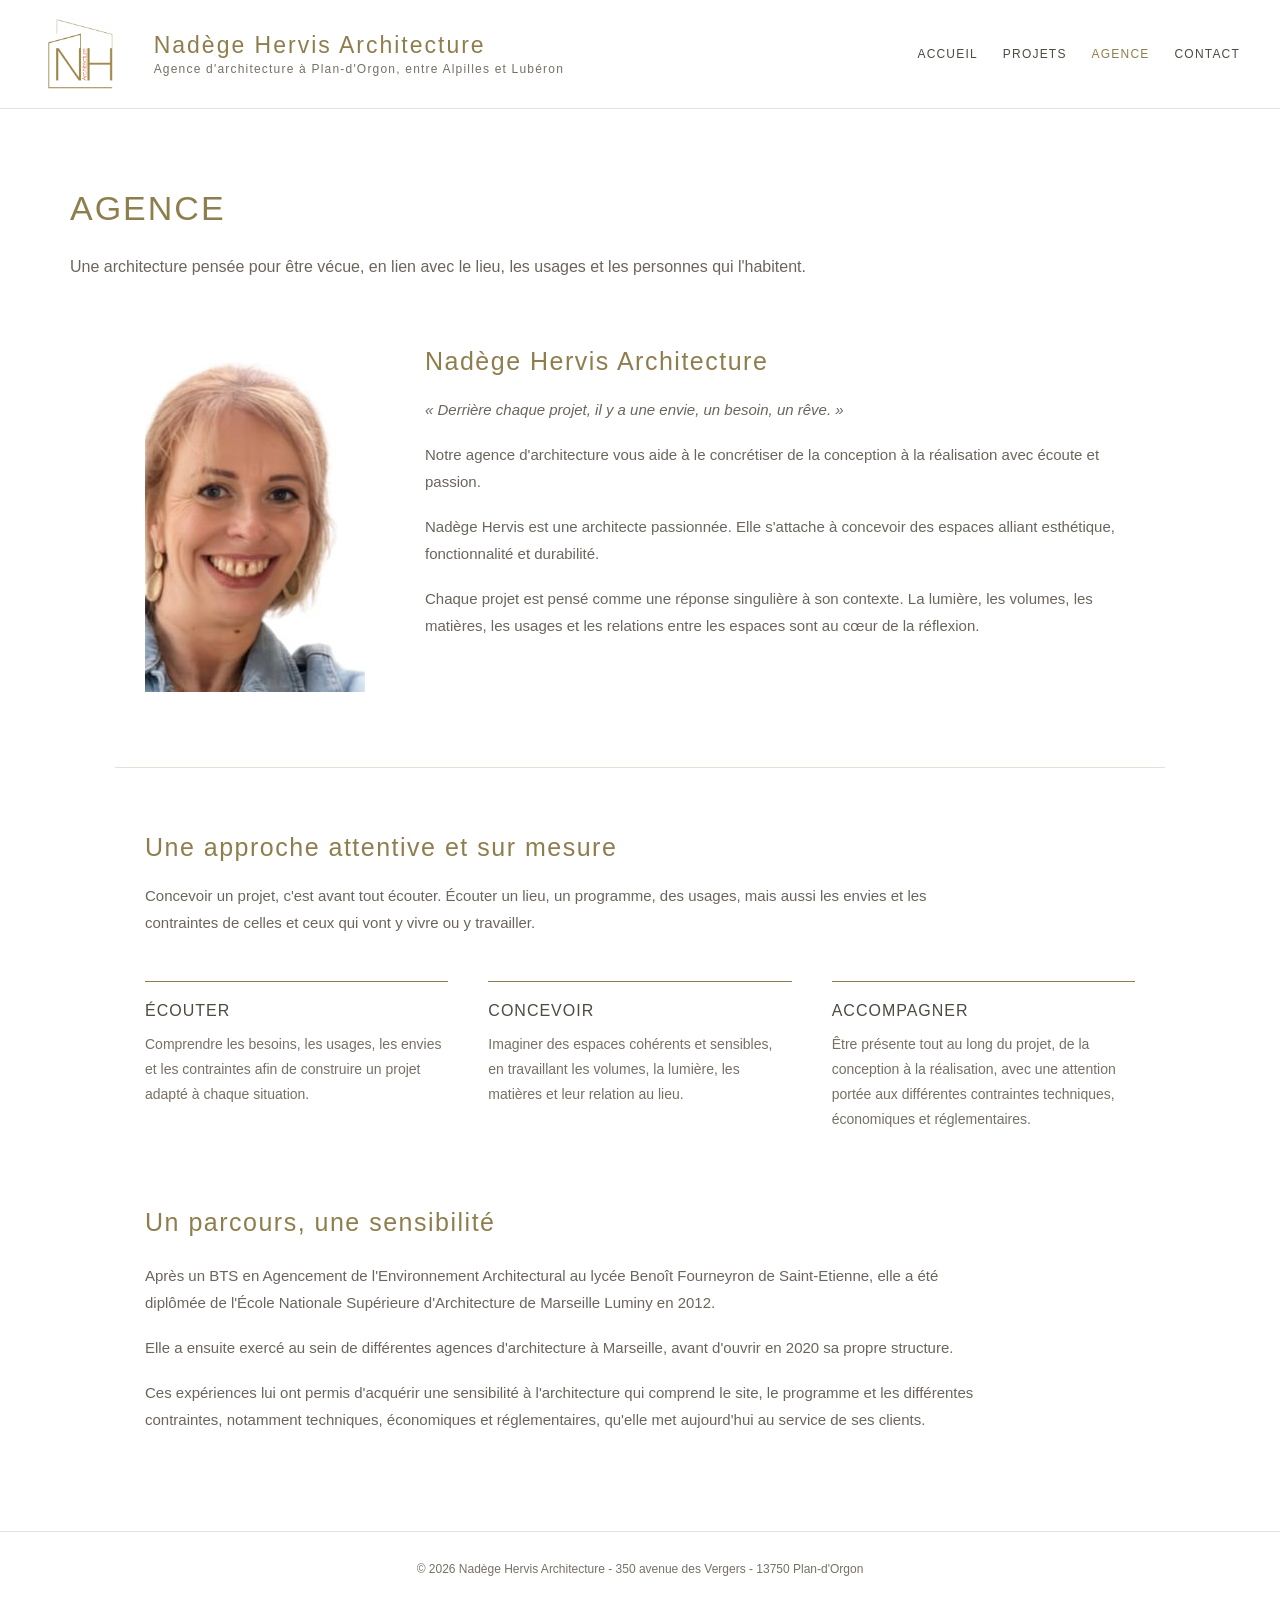
==== commit 462c1baa: "Update agence.html" ====
--- a/agence.html
+++ b/agence.html
@@ -555,7 +555,7 @@
 
 
 <footer>
-    © 2026 Nadège Hervis Architecture
+    © 2026 Nadège Hervis Architecture - 350 avenue des Vergers - 13750 Plan-d'Orgon
 </footer>
 
 </body>
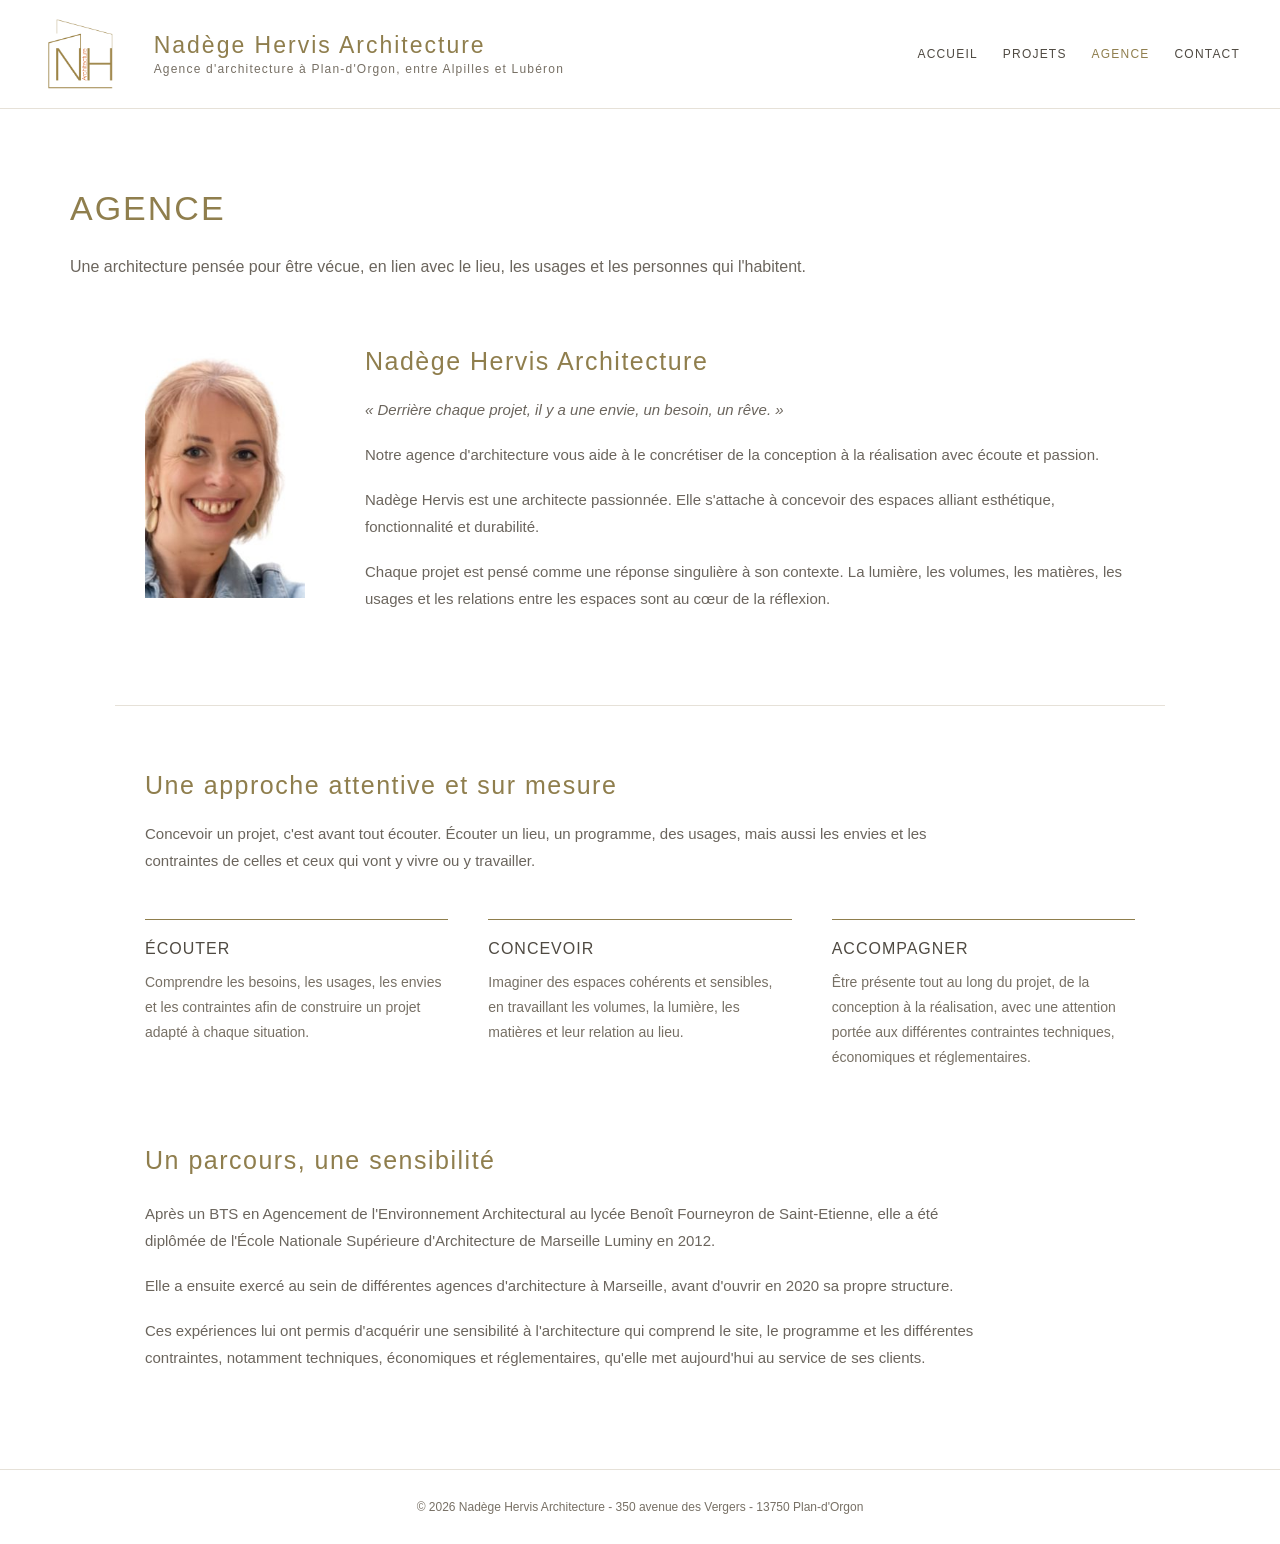
==== commit a67dce27: "Update agence.html" ====
--- a/agence.html
+++ b/agence.html
@@ -124,13 +124,13 @@
 
         .agency-intro-inner {
             display: grid;
-            grid-template-columns: 220px 1fr;
+            grid-template-columns: 160px 1fr;
             gap: 60px;
             align-items: start;
         }
 
         .agency-photo {
-            width: 220px;
+            width: 160px;
             max-width: 100%;
             height: auto;
             display: block;
@@ -274,12 +274,12 @@
             }
 
             .agency-intro-inner {
-                grid-template-columns: 200px 1fr;
+                grid-template-columns: 160px 1fr;
                 gap: 45px;
             }
 
             .agency-photo {
-                width: 200px;
+                width: 160px;
             }
 
             .approach-grid {
@@ -348,7 +348,7 @@
             }
 
             .agency-photo {
-                width: 200px;
+                width: 150px;
                 max-width: 100%;
                 margin: 0 auto 35px;
             }
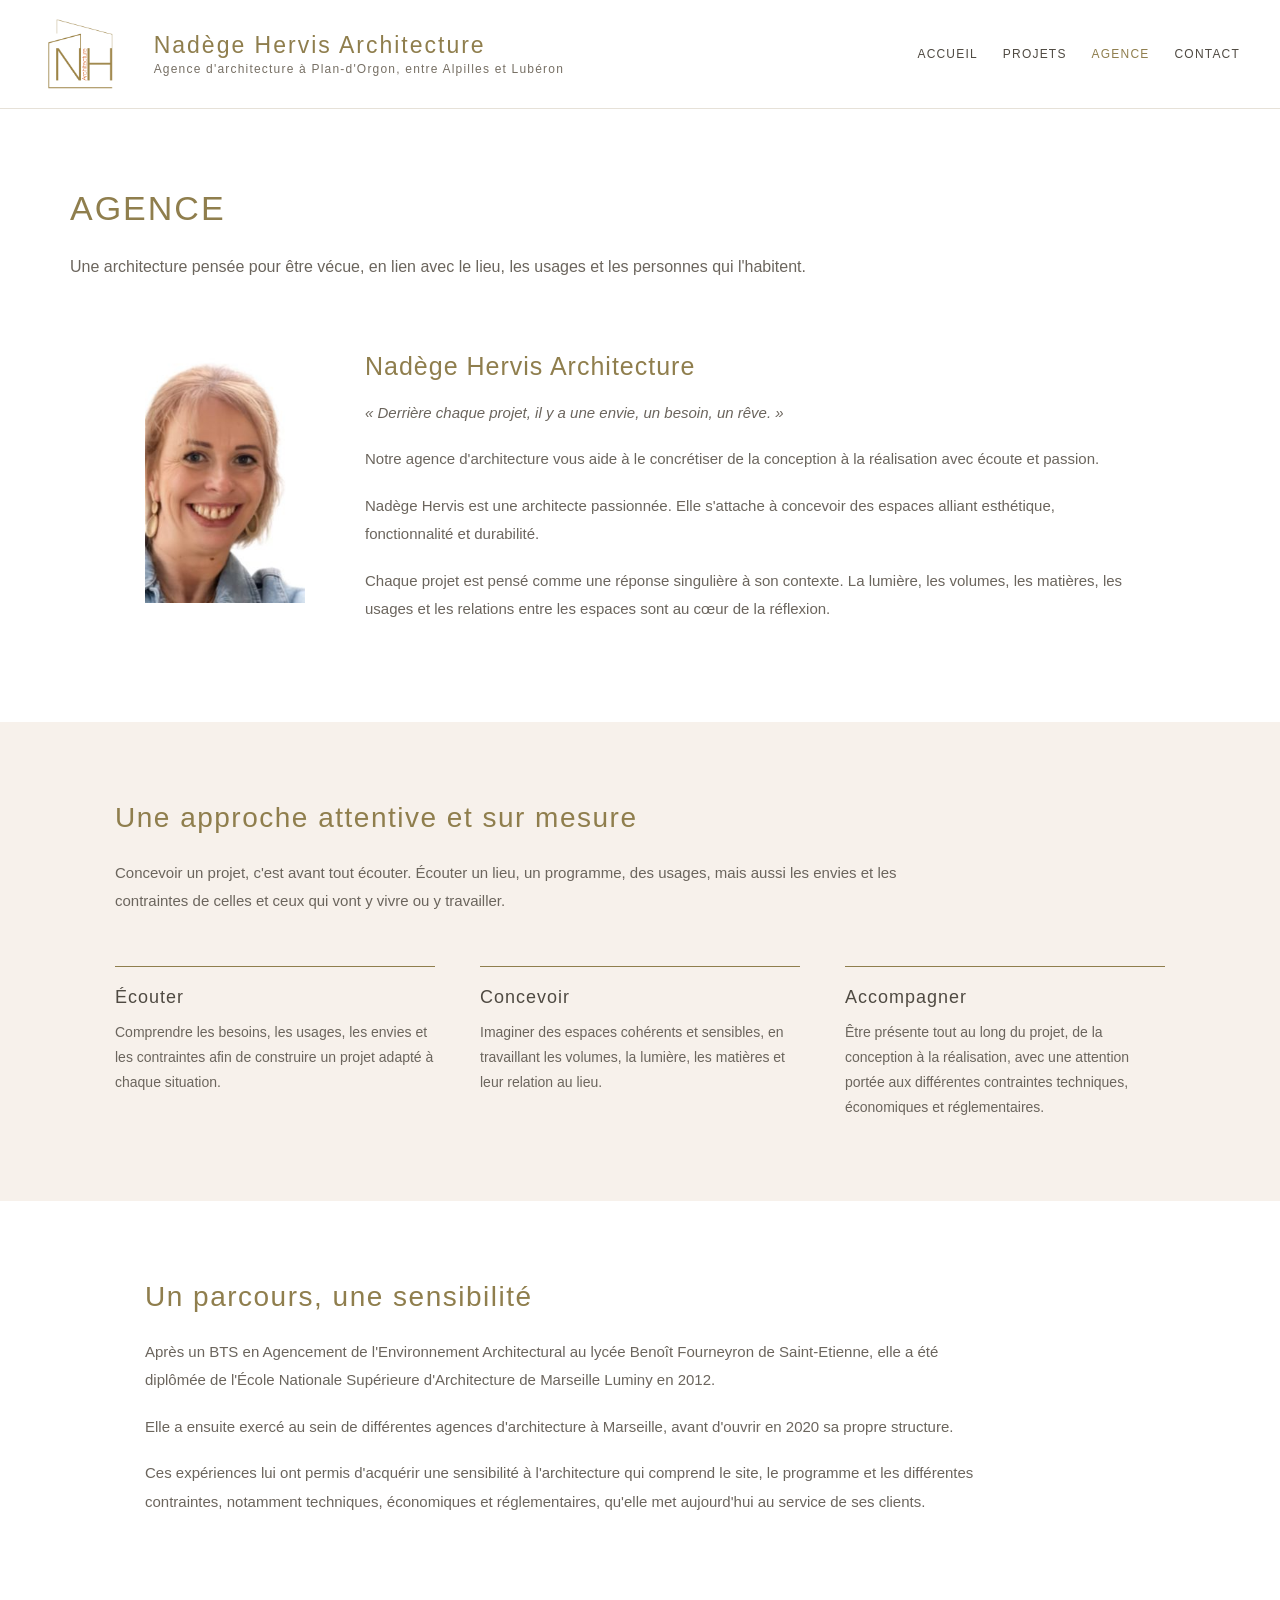
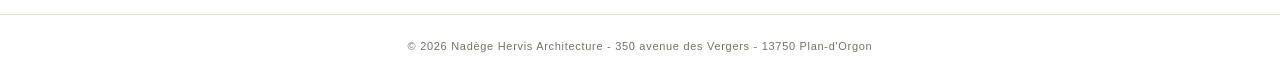
==== commit 77491e1a: "Update agence.html" ====
--- a/agence.html
+++ b/agence.html
@@ -2,15 +2,87 @@
 <html lang="fr">
 <head>
     <meta charset="UTF-8">
-    <meta name="viewport" content="width=device-width, initial-scale=1.0">
-
-    <meta name="description" content="Nadège Hervis Architecture, agence d'architecture à Plan-d'Orgon, entre Alpilles et Lubéron.">
-
-    <title>Agence | Nadège Hervis Architecture</title>
+
+    <meta
+        name="viewport"
+        content="width=device-width, initial-scale=1.0"
+    >
+
+    <title>
+        Architecte à Plan-d'Orgon | Nadège Hervis Architecture
+    </title>
+
+    <meta
+        name="description"
+        content="Découvrez Nadège Hervis Architecture, agence d'architecture à Plan-d'Orgon entre Alpilles et Lubéron, et son approche de la conception architecturale."
+    >
+
+    <link
+        rel="canonical"
+        href="https://nadegehervis.github.io/agence.html"
+    >
+
+    <!-- Open Graph -->
+    <meta
+        property="og:title"
+        content="Architecte à Plan-d'Orgon | Nadège Hervis Architecture"
+    >
+
+    <meta
+        property="og:description"
+        content="Découvrez l'agence Nadège Hervis Architecture, son parcours et son approche de l'architecture à Plan-d'Orgon."
+    >
+
+    <meta
+        property="og:type"
+        content="website"
+    >
+
+    <meta
+        property="og:url"
+        content="https://nadegehervis.github.io/agence.html"
+    >
+
+    <meta
+        property="og:image"
+        content="https://nadegehervis.github.io/images/nadege-hervis.jpg"
+    >
+
+    <meta
+        property="og:locale"
+        content="fr_FR"
+    >
+
+    <!-- Données structurées -->
+    <script type="application/ld+json">
+    {
+        "@context": "https://schema.org",
+        "@type": "ProfessionalService",
+        "name": "Nadège Hervis Architecture",
+        "url": "https://nadegehervis.github.io/",
+        "logo": "https://nadegehervis.github.io/images/logo.jpg",
+        "telephone": "+33 6 23 59 51 24",
+        "email": "nadege.hervis@yahoo.fr",
+        "address": {
+            "@type": "PostalAddress",
+            "streetAddress": "350 avenue des Vergers",
+            "postalCode": "13750",
+            "addressLocality": "Plan-d'Orgon",
+            "addressCountry": "FR"
+        },
+        "sameAs": [
+            "https://www.linkedin.com/in/nadège-hervis-78b490229"
+        ]
+    }
+    </script>
 
     <style>
         * {
             box-sizing: border-box;
+        }
+
+        html {
+            scroll-behavior: smooth;
         }
 
         body {
@@ -19,10 +91,6 @@
             color: #4f4a42;
             background: #ffffff;
         }
-
-        /* =========================
-           HEADER
-        ========================= */
 
         .site-header {
             width: 100%;
@@ -77,17 +145,13 @@
             font-size: 12px;
             letter-spacing: 1.2px;
             text-transform: uppercase;
-            transition: color 0.2s ease;
+            transition: color 0.25s ease;
         }
 
         nav a:hover,
         nav a.active {
             color: #8f7e4d;
         }
-
-        /* =========================
-           TITRE DE PAGE
-        ========================= */
 
         .page-header {
             max-width: 1200px;
@@ -112,17 +176,10 @@
             line-height: 1.8;
         }
 
-        /* =========================
-           PRESENTATION
-        ========================= */
-
         .agency-intro {
             max-width: 1050px;
             margin: 0 auto;
-            padding: 20px 30px 75px;
-        }
-
-        .agency-intro-inner {
+            padding: 25px 30px 80px;
             display: grid;
             grid-template-columns: 160px 1fr;
             gap: 60px;
@@ -131,200 +188,164 @@
 
         .agency-photo {
             width: 160px;
-            max-width: 100%;
             height: auto;
             display: block;
         }
 
         .agency-text h3 {
-            margin: 0 0 20px;
+            margin: 0 0 18px;
             color: #8f7e4d;
             font-size: 25px;
             font-weight: 400;
-            letter-spacing: 1.5px;
+            letter-spacing: 1px;
         }
 
         .agency-quote {
             margin: 0 0 25px;
             color: #8f7e4d;
             font-size: 18px;
+            font-style: italic;
             line-height: 1.6;
-            font-style: italic;
         }
 
         .agency-text p {
             margin: 0 0 18px;
             color: #6b655d;
             font-size: 15px;
-            line-height: 1.8;
-        }
-
-        /* =========================
-           APPROCHE
-        ========================= */
-
-        .agency-approach {
+            line-height: 1.9;
+        }
+
+        .approach {
+            background: #f7f1eb;
+            padding: 80px 30px;
+        }
+
+        .approach-inner {
             max-width: 1050px;
             margin: 0 auto;
-            padding: 65px 30px 75px;
-            border-top: 1px solid #e6e1d8;
-        }
-
-        .agency-approach h3 {
-            margin: 0 0 20px;
+        }
+
+        .approach h2,
+        .parcours h2 {
+            margin: 0 0 25px;
             color: #8f7e4d;
-            font-size: 25px;
+            font-size: 28px;
             font-weight: 400;
             letter-spacing: 1.5px;
         }
 
-        .agency-approach-intro {
-            max-width: 850px;
-            margin: 0 0 45px;
+        .approach-intro {
+            max-width: 800px;
+            margin: 0 0 50px;
             color: #6b655d;
             font-size: 15px;
-            line-height: 1.8;
+            line-height: 1.9;
         }
 
         .approach-grid {
             display: grid;
             grid-template-columns: repeat(3, 1fr);
-            gap: 40px;
+            gap: 45px;
         }
 
         .approach-item {
+            border-top: 1px solid #8f7e4d;
             padding-top: 20px;
-            border-top: 1px solid #8f7e4d;
-        }
-
-        .approach-item h4 {
+        }
+
+        .approach-item h3 {
             margin: 0 0 12px;
             color: #4f4a42;
-            font-size: 16px;
+            font-size: 18px;
             font-weight: 400;
             letter-spacing: 1px;
-            text-transform: uppercase;
         }
 
         .approach-item p {
             margin: 0;
-            color: #777065;
+            color: #6b655d;
             font-size: 14px;
             line-height: 1.8;
         }
 
-        /* =========================
-           PARCOURS
-        ========================= */
-
-        .agency-parcours {
+        .parcours {
             max-width: 1050px;
             margin: 0 auto;
-            padding: 0 30px 80px;
-        }
-
-        .agency-parcours h3 {
-            margin: 0 0 25px;
-            color: #8f7e4d;
-            font-size: 25px;
-            font-weight: 400;
-            letter-spacing: 1.5px;
-        }
-
-        .agency-parcours p {
+            padding: 80px 30px;
+        }
+
+        .parcours p {
             max-width: 850px;
             margin: 0 0 18px;
             color: #6b655d;
             font-size: 15px;
-            line-height: 1.8;
-        }
-
-        /* =========================
-           FOOTER
-        ========================= */
+            line-height: 1.9;
+        }
 
         footer {
-            padding: 30px;
+            border-top: 1px solid #e6e1d8;
+            padding: 25px 30px;
             text-align: center;
-            border-top: 1px solid #e6e1d8;
             color: #777065;
-            font-size: 12px;
-        }
-
-        /* =========================
-           TABLETTE
-        ========================= */
-
-        @media (max-width: 900px) {
-
-            .site-header {
-                padding: 15px 25px;
-            }
-
-            .header-container {
-                gap: 20px;
-            }
+            font-size: 11px;
+            letter-spacing: 0.7px;
+        }
+
+        @media (max-width: 1000px) {
 
             .brand h1 {
-                font-size: 20px;
+                font-size: 19px;
             }
 
             nav {
                 gap: 16px;
             }
 
-            .agency-intro-inner {
-                grid-template-columns: 160px 1fr;
-                gap: 45px;
-            }
-
-            .agency-photo {
-                width: 160px;
-            }
-
             .approach-grid {
-                gap: 25px;
-            }
-        }
-
-        /* =========================
-           MOBILE
-        ========================= */
+                gap: 30px;
+            }
+        }
 
         @media (max-width: 700px) {
 
             .site-header {
-                padding: 15px 20px;
+                padding: 12px 20px;
             }
 
             .header-container {
                 flex-wrap: wrap;
-                justify-content: center;
-                text-align: center;
+                gap: 12px;
             }
 
             .logo {
-                height: 65px;
+                height: 60px;
             }
 
             .brand {
-                flex-basis: 100%;
+                min-width: 180px;
             }
 
             .brand h1 {
-                font-size: 19px;
+                font-size: 15px;
                 letter-spacing: 1.5px;
             }
 
             .brand p {
-                font-size: 11px;
+                font-size: 9px;
+                letter-spacing: 0.8px;
             }
 
             nav {
                 width: 100%;
                 justify-content: center;
-                flex-wrap: wrap;
-                gap: 15px;
+                padding-top: 12px;
+                border-top: 1px solid #eeeeee;
+                gap: 18px;
+            }
+
+            nav a {
+                font-size: 9px;
+                letter-spacing: 0.8px;
             }
 
             .page-header {
@@ -336,58 +357,52 @@
             }
 
             .page-header p {
-                font-size: 15px;
+                font-size: 14px;
             }
 
             .agency-intro {
                 padding: 20px 22px 60px;
-            }
-
-            .agency-intro-inner {
                 display: block;
             }
 
             .agency-photo {
-                width: 150px;
-                max-width: 100%;
-                margin: 0 auto 35px;
+                width: 160px;
+                margin-bottom: 30px;
             }
 
             .agency-text h3 {
                 font-size: 22px;
             }
 
-            .agency-quote {
-                font-size: 17px;
-            }
-
-            .agency-approach {
-                padding: 55px 22px 60px;
-            }
-
-            .agency-approach h3 {
-                font-size: 22px;
-            }
-
-            .agency-approach-intro {
-                margin-bottom: 35px;
+            .agency-text p {
+                font-size: 14px;
+            }
+
+            .approach {
+                padding: 60px 22px;
+            }
+
+            .approach h2,
+            .parcours h2 {
+                font-size: 24px;
             }
 
             .approach-grid {
                 grid-template-columns: 1fr;
-                gap: 30px;
-            }
-
-            .agency-parcours {
-                padding: 0 22px 60px;
-            }
-
-            .agency-parcours h3 {
-                font-size: 22px;
+                gap: 35px;
+            }
+
+            .parcours {
+                padding: 60px 22px;
+            }
+
+            .parcours p {
+                font-size: 14px;
             }
 
             footer {
-                padding: 25px 20px;
+                padding: 22px 20px;
+                line-height: 1.7;
             }
         }
     </style>
@@ -398,16 +413,26 @@
 <header class="site-header">
     <div class="header-container">
 
-        <a href="index.html">
-            <img src="images/logo.jpg" alt="Nadège Hervis Architecture" class="logo">
+        <a href="index.html" aria-label="Accueil">
+            <img
+                src="images/logo.jpg"
+                alt="Logo de Nadège Hervis Architecture"
+                class="logo"
+            >
         </a>
 
         <div class="brand">
-            <h1>Nadège Hervis Architecture</h1>
-            <p>Agence d'architecture à Plan-d'Orgon, entre Alpilles et Lubéron</p>
+            <h1>
+                Nadège Hervis Architecture
+            </h1>
+
+            <p>
+                Agence d'architecture à Plan-d'Orgon,
+                entre Alpilles et Lubéron
+            </p>
         </div>
 
-        <nav>
+        <nav aria-label="Navigation principale">
             <a href="index.html">Accueil</a>
             <a href="projets.html">Projets</a>
             <a href="agence.html" class="active">Agence</a>
@@ -417,145 +442,173 @@
     </div>
 </header>
 
-
 <main>
 
     <section class="page-header">
-        <h2>Agence</h2>
+
+        <h2>
+            Agence
+        </h2>
 
         <p>
-            Une architecture pensée pour être vécue, en lien avec le lieu,
-            les usages et les personnes qui l'habitent.
+            Une architecture pensée pour être vécue,
+            en lien avec le lieu, les usages et les
+            personnes qui l'habitent.
         </p>
+
     </section>
 
-
     <section class="agency-intro">
 
-        <div class="agency-intro-inner">
-
-            <div>
-                <img
-                    src="images/nadege-hervis.jpg"
-                    alt="Nadège Hervis, architecte"
-                    class="agency-photo"
-                >
+        <div>
+            <img
+                src="images/nadege-hervis.jpg"
+                alt="Nadège Hervis, architecte à Plan-d'Orgon"
+                class="agency-photo"
+            >
+        </div>
+
+        <div class="agency-text">
+
+            <h3>
+                Nadège Hervis Architecture
+            </h3>
+
+            <p class="agency-quote">
+                « Derrière chaque projet, il y a une envie,
+                un besoin, un rêve. »
+            </p>
+
+            <p>
+                Notre agence d'architecture vous aide à le
+                concrétiser de la conception à la réalisation
+                avec écoute et passion.
+            </p>
+
+            <p>
+                Nadège Hervis est une architecte passionnée.
+                Elle s'attache à concevoir des espaces alliant
+                esthétique, fonctionnalité et durabilité.
+            </p>
+
+            <p>
+                Chaque projet est pensé comme une réponse
+                singulière à son contexte. La lumière, les
+                volumes, les matières, les usages et les
+                relations entre les espaces sont au cœur
+                de la réflexion.
+            </p>
+
+        </div>
+
+    </section>
+
+    <section class="approach">
+
+        <div class="approach-inner">
+
+            <h2>
+                Une approche attentive et sur mesure
+            </h2>
+
+            <p class="approach-intro">
+                Concevoir un projet, c'est avant tout écouter.
+                Écouter un lieu, un programme, des usages,
+                mais aussi les envies et les contraintes de
+                celles et ceux qui vont y vivre ou y travailler.
+            </p>
+
+            <div class="approach-grid">
+
+                <article class="approach-item">
+
+                    <h3>
+                        Écouter
+                    </h3>
+
+                    <p>
+                        Comprendre les besoins, les usages,
+                        les envies et les contraintes afin de
+                        construire un projet adapté à chaque
+                        situation.
+                    </p>
+
+                </article>
+
+                <article class="approach-item">
+
+                    <h3>
+                        Concevoir
+                    </h3>
+
+                    <p>
+                        Imaginer des espaces cohérents et
+                        sensibles, en travaillant les volumes,
+                        la lumière, les matières et leur
+                        relation au lieu.
+                    </p>
+
+                </article>
+
+                <article class="approach-item">
+
+                    <h3>
+                        Accompagner
+                    </h3>
+
+                    <p>
+                        Être présente tout au long du projet,
+                        de la conception à la réalisation,
+                        avec une attention portée aux
+                        différentes contraintes techniques,
+                        économiques et réglementaires.
+                    </p>
+
+                </article>
+
             </div>
 
-            <div class="agency-text">
-
-                <h3>Nadège Hervis Architecture</h3>
-
-                <p class="agency-quote">
-                    « Derrière chaque projet, il y a une envie, un besoin, un rêve. »
-                </p>
-
-                <p>
-                    Notre agence d'architecture vous aide à le concrétiser
-                    de la conception à la réalisation avec écoute et passion.
-                </p>
-
-                <p>
-                    Nadège Hervis est une architecte passionnée.
-                    Elle s'attache à concevoir des espaces alliant esthétique,
-                    fonctionnalité et durabilité.
-                </p>
-
-                <p>
-                    Chaque projet est pensé comme une réponse singulière à son contexte.
-                    La lumière, les volumes, les matières, les usages et les relations
-                    entre les espaces sont au cœur de la réflexion.
-                </p>
-
-            </div>
-
         </div>
 
     </section>
 
-
-    <section class="agency-approach">
-
-        <h3>Une approche attentive et sur mesure</h3>
-
-        <p class="agency-approach-intro">
-            Concevoir un projet, c'est avant tout écouter. Écouter un lieu,
-            un programme, des usages, mais aussi les envies et les contraintes
-            de celles et ceux qui vont y vivre ou y travailler.
+    <section class="parcours">
+
+        <h2>
+            Un parcours, une sensibilité
+        </h2>
+
+        <p>
+            Après un BTS en Agencement de l'Environnement
+            Architectural au lycée Benoît Fourneyron de
+            Saint-Etienne, elle a été diplômée de l'École
+            Nationale Supérieure d'Architecture de Marseille
+            Luminy en 2012.
         </p>
 
-        <div class="approach-grid">
-
-            <div class="approach-item">
-
-                <h4>Écouter</h4>
-
-                <p>
-                    Comprendre les besoins, les usages, les envies et les contraintes
-                    afin de construire un projet adapté à chaque situation.
-                </p>
-
-            </div>
-
-
-            <div class="approach-item">
-
-                <h4>Concevoir</h4>
-
-                <p>
-                    Imaginer des espaces cohérents et sensibles, en travaillant
-                    les volumes, la lumière, les matières et leur relation au lieu.
-                </p>
-
-            </div>
-
-
-            <div class="approach-item">
-
-                <h4>Accompagner</h4>
-
-                <p>
-                    Être présente tout au long du projet, de la conception à la réalisation,
-                    avec une attention portée aux différentes contraintes techniques,
-                    économiques et réglementaires.
-                </p>
-
-            </div>
-
-        </div>
+        <p>
+            Elle a ensuite exercé au sein de différentes
+            agences d'architecture à Marseille, avant
+            d'ouvrir en 2020 sa propre structure.
+        </p>
+
+        <p>
+            Ces expériences lui ont permis d'acquérir une
+            sensibilité à l'architecture qui comprend le
+            site, le programme et les différentes contraintes,
+            notamment techniques, économiques et
+            réglementaires, qu'elle met aujourd'hui au
+            service de ses clients.
+        </p>
 
     </section>
 
-
-    <section class="agency-parcours">
-
-        <h3>Un parcours, une sensibilité</h3>
-
-        <p>
-            Après un BTS en Agencement de l'Environnement Architectural
-            au lycée Benoît Fourneyron de Saint-Etienne, elle a été diplômée
-            de l'École Nationale Supérieure d'Architecture de Marseille Luminy en 2012.
-        </p>
-
-        <p>
-            Elle a ensuite exercé au sein de différentes agences d'architecture
-            à Marseille, avant d'ouvrir en 2020 sa propre structure.
-        </p>
-
-        <p>
-            Ces expériences lui ont permis d'acquérir une sensibilité à l'architecture
-            qui comprend le site, le programme et les différentes contraintes,
-            notamment techniques, économiques et réglementaires, qu'elle met
-            aujourd'hui au service de ses clients.
-        </p>
-
-    </section>
-
 </main>
 
-
 <footer>
-    © 2026 Nadège Hervis Architecture - 350 avenue des Vergers - 13750 Plan-d'Orgon
+    © 2026 Nadège Hervis Architecture -
+    350 avenue des Vergers -
+    13750 Plan-d'Orgon
 </footer>
 
 </body>
